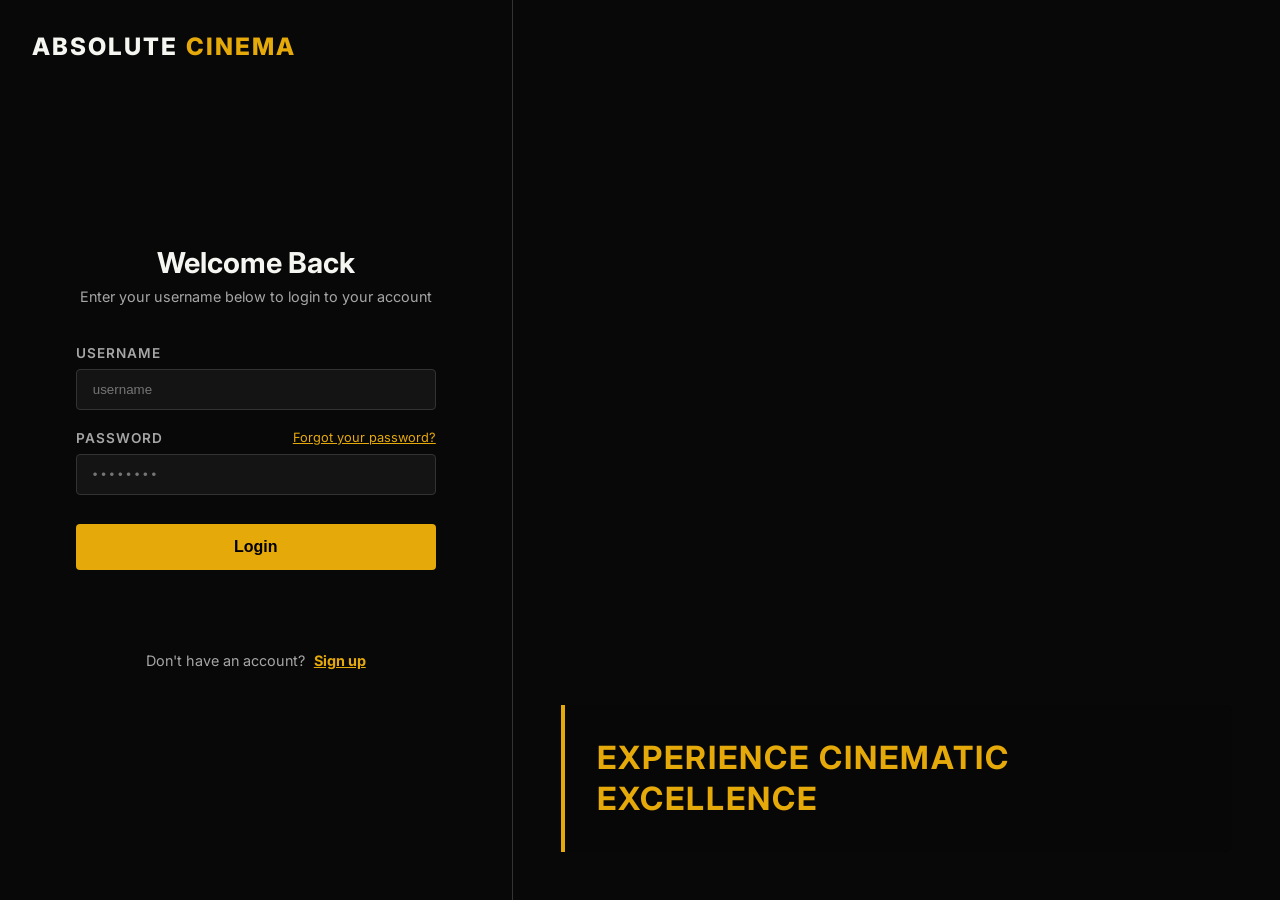
==== frontend/customer/customer.html @ 0b62cbe7 "feat: login page lebih clean, card schedule di halaman customer udh lebih clean, ui ticket juga udah" ====
<!DOCTYPE html>
<html lang="id">
  <head>
    <meta charset="UTF-8" />
    <title>Customer Dashboard - Cinema Ticketing</title>
    <link rel="stylesheet" href="../globals.css" />
    <link rel="stylesheet" href="styles.css" />
  </head>
  <body>
    <nav>
      <h2>CINEMA TICKETING</h2>
      <div class="user-info">
        <span>Welcome, <strong id="usernameDisplay"></strong></span>
        <span class="saldo-badge">Saldo: Rp <span id="saldoDisplay">0</span></span>
        <button id="logoutBtn" class="btn-sm">LOGOUT</button>
      </div>
    </nav>

    <div class="container">
      <div class="tabs">
        <button id="tabBrowse" class="tab-btn active" onclick="switchTab('browse')">Jadwal Tayang</button>
        <button id="tabTickets" class="tab-btn" onclick="switchTab('tickets')">Tiket Saya</button>
      </div>

      <div id="viewBrowse">
        <div id="scheduleGrid" class="grid-container"></div>
      </div>

      <div id="viewTickets" class="hidden">
        <div id="ticketGrid" class="grid-container"></div>
      </div>
    </div>

    <div id="bookingModal" class="modal-overlay hidden">
      <div class="modal-content">
        <h3>Pesan Tiket</h3>
        <div id="bookingInfo" class="booking-info-box"></div>
        <form id="bookingForm">
          <input type="hidden" id="bookMovie" />
          <input type="hidden" id="bookStudio" />
          <input type="hidden" id="bookTime" />
          <input type="hidden" id="bookPrice" />
          <div class="input-group">
            <label for="bookSeat">Nomor Kursi</label>
            <input type="text" id="bookSeat" placeholder="Contoh: A-1, B-10" required />
          </div>
          <button type="submit" class="btn-primary">BAYAR SEKARANG</button>
          <button type="button" class="btn-cancel" onclick="closeModal()">BATAL</button>
        </form>
      </div>
    </div>

    <script src="script.js"></script>
  </body>
</html>
---- frontend/globals.css ----
@import url('https://fonts.googleapis.com/css2?family=Inter:wght@400;500;600;700&display=swap');

:root {
  --bg-dark: #080808;
  --bg-card: #141414;
  --cinematic-yellow: #e5a909;
  --cinematic-yellow-hover: #c49006;
  --text-main: #f5f5f1;
  --text-muted: #a6a6a6;
  --border-color: #333333;
  --font-main: "Inter", Roboto, Helvetica, Arial, sans-serif;
}

body {
  background-color: var(--bg-dark);
  color: var(--text-main);
  font-family: var(--font-main);
  margin: 0;
  padding: 0;
  box-sizing: border-box;
}

h1,
h2,
h3,
h4 {
  text-transform: uppercase;
  letter-spacing: 2px;
}

button {
  background-color: var(--cinematic-yellow);
  color: #000;
  border: none;
  padding: 10px 20px;
  cursor: pointer;
  font-weight: bold;
  border-radius: 4px;
  transition: all 0.3s ease;
}

button:hover {
  background-color: var(--cinematic-yellow-hover);
  transform: translateY(-2px);
  box-shadow: 0 4px 12px rgba(229, 169, 9, 0.3);
}

button:active {
  transform: translateY(0);
}

button:disabled {
  background-color: var(--border-color);
  color: var(--text-muted);
  cursor: not-allowed;
  transform: none;
  box-shadow: none;
}

input,
select {
  background-color: var(--bg-card);
  color: var(--text-main);
  border: 1px solid var(--border-color);
  padding: 10px;
  border-radius: 4px;
  width: 100%;
  margin-bottom: 15px;
  box-sizing: border-box;
  transition: border-color 0.3s, box-shadow 0.3s;
}

input:focus,
select:focus {
  outline: none;
  border-color: var(--cinematic-yellow);
  box-shadow: 0 0 5px rgba(229, 169, 9, 0.2);
}

.hidden {
  display: none !important;
}

.text-success {
  color: #27ae60;
}

.text-danger {
  color: #e74c3c;
}

.text-yellow {
  color: var(--cinematic-yellow);
}

/* Modal Styles */
.modal-overlay {
  position: fixed;
  top: 0;
  left: 0;
  width: 100%;
  height: 100%;
  background: rgba(0, 0, 0, 0.85);
  display: flex;
  justify-content: center;
  align-items: center;
  z-index: 1000;
  backdrop-filter: blur(5px);
}

.modal-content {
  background-color: var(--bg-card);
  padding: 30px;
  border-radius: 8px;
  width: 400px;
  max-width: 90%;
  border-top: 4px solid var(--cinematic-yellow);
  box-shadow: 0 10px 30px rgba(0, 0, 0, 0.5);
  animation: scaleIn 0.3s ease-out;
}

@keyframes scaleIn {
  from {
    opacity: 0;
    transform: scale(0.95);
  }
  to {
    opacity: 1;
    transform: scale(1);
  }
}
---- frontend/customer/styles.css ----
nav {
  display: flex;
  justify-content: space-between;
  align-items: center;
  padding: 20px 40px;
  background-color: #080808;
  border-bottom: 1px solid var(--border-color);
}

.container {
  padding: 40px;
}

.user-info {
  display: flex;
  align-items: center;
  gap: 15px;
}

.saldo-badge {
  background-color: var(--bg-card);
  padding: 5px 12px;
  border-radius: 4px;
  border: 1px solid var(--border-color);
  font-weight: bold;
  color: var(--cinematic-yellow);
}

/* Tab System */
.tabs {
  margin-bottom: 30px;
  border-bottom: 2px solid var(--border-color);
  display: flex;
  gap: 10px;
}

.tab-btn {
  background: transparent;
  border: none;
  padding: 12px 24px;
  font-size: 16px;
  color: var(--text-muted);
  cursor: pointer;
  transition: 0.3s;
}

.tab-btn.active {
  color: var(--cinematic-yellow);
  border-bottom: 3px solid var(--cinematic-yellow);
}

.grid-container {
  display: grid;
  grid-template-columns: repeat(auto-fill, minmax(300px, 1fr));
  gap: 25px;
}

/* MOVIE CARD DESIGN UI */
.movie-card {
  background: #1e1e1e;
  border-radius: 12px;
  overflow: hidden;
  border: 1px solid #333;
  transition: all 0.3s ease;
  display: flex;
  flex-direction: column;
}

.movie-card:hover {
  transform: translateY(-5px);
  border-color: var(--cinematic-yellow);
  box-shadow: 0 10px 20px rgba(0, 0, 0, 0.4);
}

.card-visual {
  height: 100px;
  background: linear-gradient(45deg, #121212, #252525);
  padding: 15px;
  display: flex;
  justify-content: space-between;
  align-items: flex-start;
  position: relative;
}

.badge-genre {
  background: var(--cinematic-yellow);
  color: #000;
  padding: 4px 10px;
  border-radius: 20px;
  font-size: 10px;
  font-weight: 800;
  text-transform: uppercase;
  z-index: 1;
}

.duration-tag {
  color: #fff;
  font-size: 11px;
  background: rgba(255, 255, 255, 0.1);
  padding: 4px 8px;
  border-radius: 4px;
  backdrop-filter: blur(4px);
  z-index: 1;
}

.card-details {
  padding: 20px;
  flex-grow: 1;
  display: flex;
  flex-direction: column;
}

.movie-title {
  font-size: 1.25rem;
  margin: 0 0 15px 0;
  color: #fff;
  font-weight: 700;
}

.info-row {
  display: flex;
  justify-content: space-between;
  margin-bottom: 20px;
}

.info-group label {
  display: block;
  font-size: 9px;
  color: #666;
  font-weight: 700;
  letter-spacing: 1px;
  margin-bottom: 4px;
}

.info-group span {
  font-size: 13px;
  font-weight: 600;
}

.time-highlight {
  color: var(--cinematic-yellow);
}

.card-action {
  margin-top: auto;
  padding-top: 15px;
  border-top: 1px solid #333;
  display: flex;
  justify-content: space-between;
  align-items: center;
}

.price-text {
  color: #2ecc71;
  font-size: 16px;
  font-weight: 700;
}

.btn-buy {
  background: var(--cinematic-yellow);
  color: #000;
  border: none;
  padding: 8px 16px;
  border-radius: 6px;
  font-weight: 700;
  cursor: pointer;
}

/* TICKET CARD */
.ticket-card {
  width: 100%;
  max-width: 320px;
  background: var(--bg-card);
  border-radius: 15px;
  overflow: hidden;
  position: relative;
  box-shadow: 0 10px 30px rgba(0, 0, 0, 0.5);
  color: var(--text-main);
  margin: 0 auto;
}

.ticket-card::before,
.ticket-card::after {
  content: "";
  position: absolute;
  top: 65%;
  width: 24px;
  height: 24px;
  background: #0f0f0f;
  border-radius: 50%;
  z-index: 2;
}

.ticket-card::before {
  left: -12px;
}
.ticket-card::after {
  right: -12px;
}

.ticket-header {
  background: var(--cinematic-yellow);
  color: #000;
  text-align: center;
  padding: 10px;
  font-weight: 900;
  letter-spacing: 4px;
  font-size: 12px;
}

.ticket-body {
  padding: 24px;
}

.perforation {
  border-top: 2px dashed #333;
  margin: 20px 0;
}

.seat-number {
  font-size: 28px;
  font-weight: 900;
  color: var(--cinematic-yellow);
}

.barcode {
  width: 70px;
  height: 45px;
  background: linear-gradient(
    90deg,
    #fff 5%,
    transparent 5%,
    transparent 10%,
    #fff 10%,
    #fff 15%,
    transparent 15%,
    transparent 25%,
    #fff 25%,
    #fff 30%,
    transparent 30%,
    transparent 45%,
    #fff 45%,
    #fff 55%,
    transparent 55%,
    transparent 60%,
    #fff 60%,
    #fff 80%,
    transparent 80%
  );
  opacity: 0.4;
}

/* Modal Helpers */
.hidden {
  display: none;
}
.btn-cancel {
  background: transparent;
  color: #ff4444;
  border: 1px solid #ff4444;
  width: 100%;
  margin-top: 10px;
  padding: 10px;
  border-radius: 4px;
  cursor: pointer;
}
.btn-primary {
  background: var(--cinematic-yellow);
  color: #000;
  border: none;
  width: 100%;
  padding: 12px;
  font-weight: bold;
  border-radius: 4px;
  cursor: pointer;
}
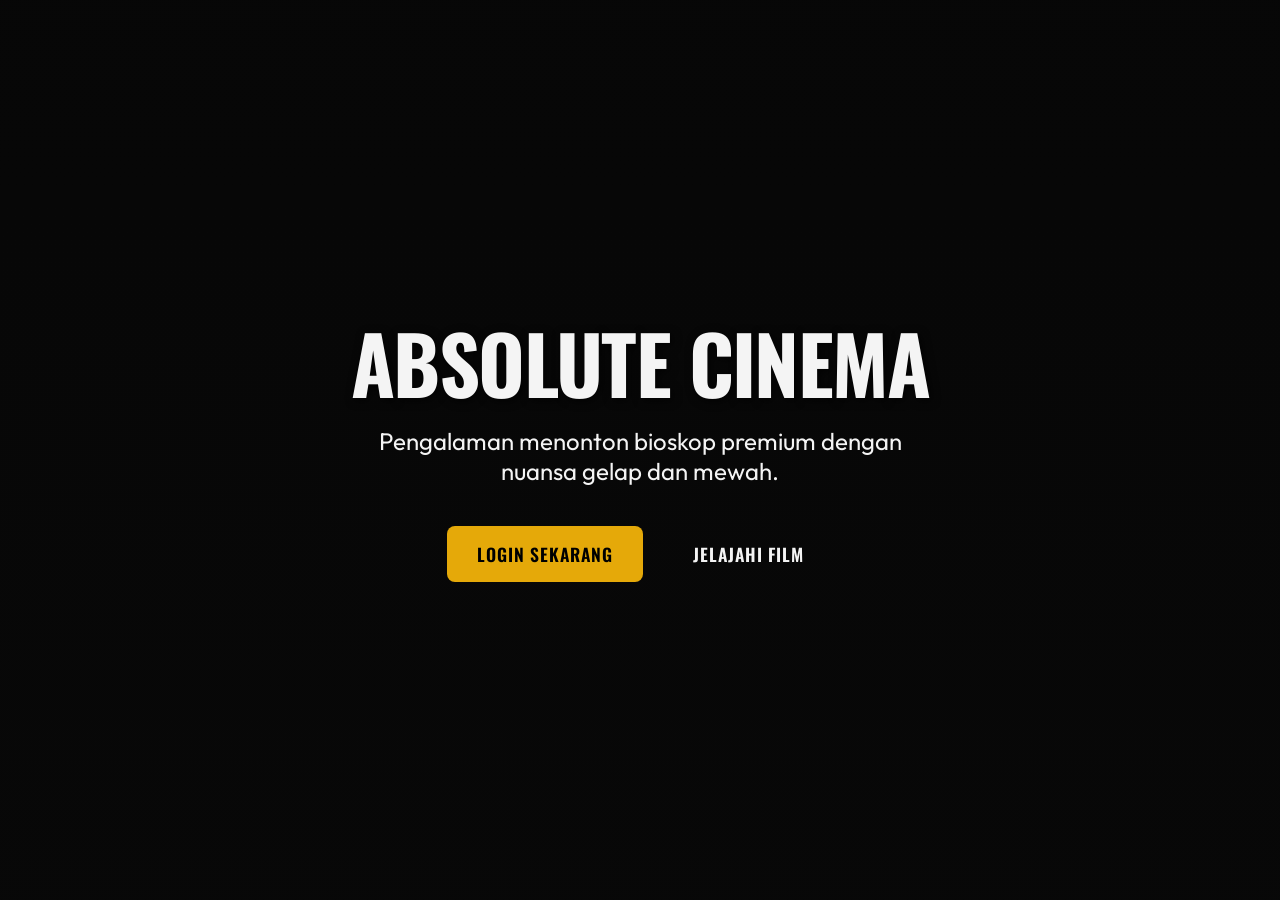
==== commit 1187eeb9: "feat: update LP" ====
--- a/frontend/customer/customer.html
+++ b/frontend/customer/customer.html
@@ -1,55 +1,75 @@
 <!DOCTYPE html>
 <html lang="id">
-  <head>
-    <meta charset="UTF-8" />
-    <title>Customer Dashboard - Cinema Ticketing</title>
-    <link rel="stylesheet" href="../globals.css" />
-    <link rel="stylesheet" href="styles.css" />
-  </head>
-  <body>
-    <nav>
-      <h2>CINEMA TICKETING</h2>
-      <div class="user-info">
-        <span>Welcome, <strong id="usernameDisplay"></strong></span>
-        <span class="saldo-badge">Saldo: Rp <span id="saldoDisplay">0</span></span>
-        <button id="logoutBtn" class="btn-sm">LOGOUT</button>
-      </div>
-    </nav>
+<head>
+  <meta charset="UTF-8" />
+  <title>Customer - ABSOLUTE CINEMA</title>
+  <link rel="stylesheet" href="../globals.css" />
+  <link rel="stylesheet" href="customer.css" />
+</head>
+<body>
+  <div class="bg-noise"></div>
 
-    <div class="container">
-      <div class="tabs">
-        <button id="tabBrowse" class="tab-btn active" onclick="switchTab('browse')">Jadwal Tayang</button>
-        <button id="tabTickets" class="tab-btn" onclick="switchTab('tickets')">Tiket Saya</button>
-      </div>
+  <nav class="customer-nav reveal-1">
+    <a href="../index.html" class="nav-brand" style="text-decoration: none; color: inherit;">ABSOLUTE<span class="text-neon">CINEMA.</span></a>
+    <div class="user-info">
+      <span class="greeting">PATRON: <strong id="usernameDisplay"></strong></span>
+      <span class="saldo-badge" id="saldoDisplay">0</span>
+      <a href="../index.html" class="btn btn-sm btn-outline" style="border-color: var(--text-muted); color: var(--text-muted);">HOME</a>
+      <button id="logoutBtn" class="btn btn-sm btn-outline" style="border-color: #ff3333; color: #ff3333;">LOGOUT</button>
+    </div>
+  </nav>
 
-      <div id="viewBrowse">
-        <div id="scheduleGrid" class="grid-container"></div>
-      </div>
-
-      <div id="viewTickets" class="hidden">
-        <div id="ticketGrid" class="grid-container"></div>
-      </div>
+  <div class="container reveal-2">
+    <div class="tabs">
+      <button id="tabBrowse" class="tab-btn active" onclick="switchTab('browse')">NOW PLAYING</button>
+      <button id="tabTickets" class="tab-btn" onclick="switchTab('tickets')">YOUR STUBS</button>
     </div>
 
-    <div id="bookingModal" class="modal-overlay hidden">
-      <div class="modal-content">
-        <h3>Pesan Tiket</h3>
-        <div id="bookingInfo" class="booking-info-box"></div>
-        <form id="bookingForm">
-          <input type="hidden" id="bookMovie" />
-          <input type="hidden" id="bookStudio" />
-          <input type="hidden" id="bookTime" />
-          <input type="hidden" id="bookPrice" />
-          <div class="input-group">
-            <label for="bookSeat">Nomor Kursi</label>
-            <input type="text" id="bookSeat" placeholder="Contoh: A-1, B-10" required />
-          </div>
-          <button type="submit" class="btn-primary">BAYAR SEKARANG</button>
-          <button type="button" class="btn-cancel" onclick="closeModal()">BATAL</button>
-        </form>
-      </div>
+    <div id="viewBrowse">
+      <div id="scheduleGrid" class="editorial-grid"></div>
     </div>
 
-    <script src="script.js"></script>
-  </body>
+    <div id="viewTickets" class="hidden">
+      <div id="ticketGrid" class="editorial-grid"></div>
+    </div>
+  </div>
+
+  <section id="bookingModal" class="modal-overlay hidden">
+    <div class="modal-content ticket-booking-modal">
+      <h3 class="text-huge" style="font-size: 3rem; margin-bottom: 20px;">ACQUIRE</h3>
+      <div id="bookingInfo" class="booking-info-box"></div>
+      
+      <form id="bookingForm" style="margin-top: 30px;">
+        <input type="hidden" id="bookMovie" />
+        <input type="hidden" id="bookStudio" />
+        <input type="hidden" id="bookTime" />
+        <input type="hidden" id="bookPrice" />
+        
+        <div class="form-group">
+          <label>Seat Designation</label>
+          <input type="hidden" id="bookSeat" required />
+          <div class="seat-map-container">
+            <div class="screen-indicator">SCREEN</div>
+            <div id="seatGrid" class="seat-grid">
+              <!-- seats generated by js -->
+            </div>
+            <div class="seat-legend">
+              <div class="legend-item"><div class="seat seat-available"></div><span>AVAILABLE</span></div>
+              <div class="legend-item"><div class="seat seat-selected"></div><span>SELECTED</span></div>
+              <div class="legend-item"><div class="seat seat-booked"></div><span>OCCUPIED</span></div>
+            </div>
+            <div class="selected-seat-display">Seat: <span id="selectedSeatLabel">NONE</span></div>
+          </div>
+        </div>
+        
+        <div style="display: flex; gap: 15px; margin-top: 25px;">
+          <button type="submit" class="btn" style="flex: 2;">CONFIRM TRANSACTION</button>
+          <button type="button" class="btn btn-outline" onclick="closeModal()" style="flex: 1; border-color: var(--text-muted); color: var(--text-muted);">ABORT</button>
+        </div>
+      </form>
+    </div>
+  </section>
+  <script src="../utils.js"></script>
+  <script src="customer.js"></script>
+</body>
 </html>
--- a/frontend/globals.css
+++ b/frontend/globals.css
@@ -1,131 +1,266 @@
-@import url('https://fonts.googleapis.com/css2?family=Inter:wght@400;500;600;700&display=swap');
+@import url('https://fonts.googleapis.com/css2?family=Outfit:wght@300;400;500;700&family=Oswald:wght@400;600;700&display=swap');
 
 :root {
-  --bg-dark: #080808;
-  --bg-card: #141414;
-  --cinematic-yellow: #e5a909;
-  --cinematic-yellow-hover: #c49006;
-  --text-main: #f5f5f1;
-  --text-muted: #a6a6a6;
-  --border-color: #333333;
-  --font-main: "Inter", Roboto, Helvetica, Arial, sans-serif;
-}
-
-body {
-  background-color: var(--bg-dark);
-  color: var(--text-main);
-  font-family: var(--font-main);
+  --bg-main: #050505;
+  --bg-card: #0f0f0f;
+  --accent-neon: #E5A909;
+  --accent-hover: #ffca28;
+  --text-primary: #F4F4F4;
+  --text-muted: #7A7A7A;
+  --border-raw: #333333;
+  --border-accent: #E5A909;
+  
+  --font-display: 'Oswald', sans-serif;
+  --font-body: 'Outfit', sans-serif;
+}
+
+* {
+  box-sizing: border-box;
   margin: 0;
   padding: 0;
-  box-sizing: border-box;
-}
-
-h1,
-h2,
-h3,
-h4 {
-  text-transform: uppercase;
+}
+
+body {
+  background-color: var(--bg-main);
+  color: var(--text-primary);
+  font-family: var(--font-body);
+  overflow-x: hidden;
+  -webkit-font-smoothing: antialiased;
+}
+
+/* noise overlay */
+.bg-noise {
+  position: fixed;
+  top: 0; left: 0; right: 0; bottom: 0;
+  pointer-events: none;
+  z-index: 9999;
+  background-image: url("data:image/svg+xml,%3Csvg viewBox='0 0 200 200' xmlns='http://www.w3.org/2000/svg'%3E%3Cfilter id='noiseFilter'%3E%3CfeTurbulence type='fractalNoise' baseFrequency='0.8' numOctaves='3' stitchTiles='stitch'/%3E%3C/filter%3E%3Crect width='100%25' height='100%25' filter='url(%23noiseFilter)'/%3E%3C/svg%3E");
+  opacity: 0.04;
+}
+
+/* brutalist typography */
+h1, h2, h3, h4, h5, h6 {
+  font-family: var(--font-display);
+  text-transform: uppercase;
+  line-height: 1.1;
+  letter-spacing: -0.02em;
+}
+
+.text-huge {
+  font-size: clamp(4rem, 12vw, 10rem);
+  font-weight: 700;
+  letter-spacing: -0.05em;
+  color: var(--text-primary);
+  position: relative;
+}
+
+.text-neon {
+  color: var(--accent-neon);
+  text-shadow: 0 0 20px rgba(229, 169, 9, 0.4);
+}
+
+/* shared nav brand — used in all pages */
+.nav-brand {
+  font-family: var(--font-display);
+  font-size: 1.5rem;
+  font-weight: 700;
   letter-spacing: 2px;
-}
-
-button {
-  background-color: var(--cinematic-yellow);
+  text-transform: uppercase;
+}
+
+/* form styles */
+input, select {
+  background-color: transparent;
+  color: var(--text-primary);
+  border: none;
+  border-bottom: 2px solid var(--border-raw);
+  padding: 12px 0;
+  font-family: var(--font-body);
+  font-size: 1.1rem;
+  width: 100%;
+  margin-bottom: 20px;
+  transition: all 0.3s ease;
+  border-radius: 0;
+}
+
+input:focus, select:focus {
+  outline: none;
+  border-bottom-color: var(--accent-neon);
+}
+
+input::placeholder {
+  color: var(--text-muted);
+}
+
+/* buttons */
+button, .btn {
+  font-family: var(--font-display);
+  background-color: var(--accent-neon);
   color: #000;
   border: none;
-  padding: 10px 20px;
+  padding: 15px 30px;
+  font-size: 1.2rem;
+  font-weight: 600;
+  text-transform: uppercase;
   cursor: pointer;
-  font-weight: bold;
-  border-radius: 4px;
-  transition: all 0.3s ease;
-}
-
-button:hover {
-  background-color: var(--cinematic-yellow-hover);
+  transition: all 0.3s cubic-bezier(0.25, 0.8, 0.25, 1);
+  letter-spacing: 1px;
+  position: relative;
+  overflow: hidden;
+  text-decoration: none;
+  display: inline-block;
+  text-align: center;
+}
+
+button:hover, .btn:hover {
+  background-color: var(--accent-hover);
   transform: translateY(-2px);
-  box-shadow: 0 4px 12px rgba(229, 169, 9, 0.3);
-}
-
-button:active {
-  transform: translateY(0);
-}
-
-button:disabled {
-  background-color: var(--border-color);
-  color: var(--text-muted);
-  cursor: not-allowed;
-  transform: none;
-  box-shadow: none;
-}
-
-input,
-select {
-  background-color: var(--bg-card);
-  color: var(--text-main);
-  border: 1px solid var(--border-color);
-  padding: 10px;
-  border-radius: 4px;
-  width: 100%;
-  margin-bottom: 15px;
-  box-sizing: border-box;
-  transition: border-color 0.3s, box-shadow 0.3s;
-}
-
-input:focus,
-select:focus {
-  outline: none;
-  border-color: var(--cinematic-yellow);
-  box-shadow: 0 0 5px rgba(229, 169, 9, 0.2);
-}
-
-.hidden {
-  display: none !important;
-}
-
-.text-success {
-  color: #27ae60;
-}
-
-.text-danger {
-  color: #e74c3c;
-}
-
-.text-yellow {
-  color: var(--cinematic-yellow);
-}
-
-/* Modal Styles */
+  box-shadow: 0 10px 20px rgba(229, 169, 9, 0.2);
+}
+
+.btn-outline {
+  background: transparent;
+  color: var(--accent-neon);
+  border: 2px solid var(--accent-neon);
+}
+
+.btn-outline:hover {
+  background: var(--accent-neon);
+  color: #000;
+}
+
+.btn-sm {
+  padding: 8px 16px;
+  font-size: 0.9rem;
+}
+
+/* modal */
 .modal-overlay {
   position: fixed;
-  top: 0;
-  left: 0;
-  width: 100%;
-  height: 100%;
-  background: rgba(0, 0, 0, 0.85);
+  top: 0; left: 0; width: 100%; height: 100%;
+  background: rgba(5, 5, 5, 0.9);
+  backdrop-filter: blur(8px);
   display: flex;
   justify-content: center;
   align-items: center;
   z-index: 1000;
-  backdrop-filter: blur(5px);
+  opacity: 1;
+  transition: opacity 0.3s ease;
 }
 
 .modal-content {
   background-color: var(--bg-card);
-  padding: 30px;
-  border-radius: 8px;
-  width: 400px;
-  max-width: 90%;
-  border-top: 4px solid var(--cinematic-yellow);
-  box-shadow: 0 10px 30px rgba(0, 0, 0, 0.5);
-  animation: scaleIn 0.3s ease-out;
-}
-
-@keyframes scaleIn {
-  from {
-    opacity: 0;
-    transform: scale(0.95);
-  }
-  to {
-    opacity: 1;
-    transform: scale(1);
-  }
-}
+  padding: 20px;
+  width: 100%;
+  max-width: 550px;
+  border: 1px solid var(--border-raw);
+  box-shadow: 20px 20px 0 rgba(229, 169, 9, 0.1);
+  position: relative;
+  animation: modalSlideUp 0.4s cubic-bezier(0.16, 1, 0.3, 1);
+}
+
+.modal-content::before {
+  content: '';
+  position: absolute;
+  top: 0; left: 0; width: 100%; height: 4px;
+  background: var(--accent-neon);
+}
+
+.modal.hidden, .hidden {
+  display: none !important;
+}
+
+/* animations */
+@keyframes slideUp {
+  from { opacity: 0; transform: translateY(40px); }
+  to { opacity: 1; transform: translateY(0); }
+}
+
+@keyframes slideDown {
+  from { opacity: 0; transform: translateY(-40px); }
+  to { opacity: 1; transform: translateY(0); }
+}
+
+@keyframes fade {
+  from { opacity: 0; }
+  to { opacity: 1; }
+}
+
+@keyframes modalSlideUp {
+  from { opacity: 0; transform: translateY(20px) scale(0.98); }
+  to { opacity: 1; transform: translateY(0) scale(1); }
+}
+
+.reveal-1 { animation: slideUp 0.8s cubic-bezier(0.16, 1, 0.3, 1) forwards; opacity: 0; }
+.reveal-2 { animation: slideUp 0.8s cubic-bezier(0.16, 1, 0.3, 1) 0.2s forwards; opacity: 0; }
+.reveal-3 { animation: slideUp 0.8s cubic-bezier(0.16, 1, 0.3, 1) 0.4s forwards; opacity: 0; }
+
+/* toast notification core system */
+#toast-container {
+  position: fixed;
+  top: 30px;
+  right: 30px;
+  z-index: 9999;
+  display: flex;
+  flex-direction: column;
+  gap: 15px;
+  pointer-events: none;
+}
+
+.toast {
+  background: var(--bg-card);
+  border: 1px solid var(--border-raw);
+  color: var(--text-primary);
+  padding: 20px 30px;
+  font-family: var(--font-body);
+  font-size: 1rem;
+  box-shadow: 20px 15px 0 rgba(0, 0, 0, 0.8);
+  display: flex;
+  align-items: center;
+  gap: 20px;
+  transform: translateX(120%);
+  transition: transform 0.5s cubic-bezier(0.16, 1, 0.3, 1), opacity 0.5s;
+  pointer-events: auto;
+  opacity: 0;
+  min-width: 300px;
+}
+
+.toast.show {
+  transform: translateX(0);
+  opacity: 1;
+}
+
+.toast::before {
+  content: '';
+  position: absolute;
+  top: 0; left: 0; bottom: 0; width: 6px;
+}
+
+.toast.toast-success::before { background: #00ff66; box-shadow: 0 0 10px rgba(0,255,102,0.4); }
+.toast.toast-error::before { background: #ff3333; box-shadow: 0 0 10px rgba(255,51,51,0.4); }
+.toast.toast-info::before { background: var(--accent-neon); box-shadow: 0 0 10px rgba(229,169,9,0.4); }
+
+.toast-message {
+  flex-grow: 1;
+  font-family: var(--font-display);
+  letter-spacing: 2px;
+  text-transform: uppercase;
+  font-weight: bold;
+}
+
+.toast-close {
+  cursor: pointer;
+  background: none;
+  border: none;
+  color: var(--text-muted);
+  font-size: 1.5rem;
+  padding: 0;
+  transition: color 0.2s;
+  box-shadow: none;
+}
+.toast-close:hover {
+  color: #fff;
+  transform: none;
+  background: none;
+  box-shadow: none;
+}
--- a/frontend/customer/customer.css
+++ b/frontend/customer/customer.css
@@ -0,0 +1,450 @@
+/* navigation */
+.customer-nav {
+  display: flex;
+  justify-content: space-between;
+  align-items: center;
+  padding: 2.5rem 3rem;
+  background-color: var(--bg-main);
+  border-bottom: 2px solid var(--border-raw);
+}
+
+
+.user-info {
+  display: flex;
+  align-items: center;
+  gap: 20px;
+}
+
+.greeting {
+  font-size: 0.85rem;
+  font-family: var(--font-body);
+  color: var(--text-muted);
+  text-transform: uppercase;
+  letter-spacing: 1px;
+}
+
+.saldo-badge {
+  font-family: var(--font-display);
+  font-size: 1.2rem;
+  background: var(--bg-card);
+  padding: 8px 16px;
+  border: 1px solid var(--accent-neon);
+  color: var(--accent-neon);
+}
+
+.saldo-badge::before {
+  content: "IDR ";
+  font-size: 0.7rem;
+  vertical-align: super;
+}
+
+/* container */
+.container {
+  padding: 3rem;
+  max-width: 1200px;
+  margin: 0 auto;
+}
+
+/* tabs */
+.tabs {
+  display: flex;
+  gap: 3rem;
+  margin-bottom: 3rem;
+  border-bottom: 2px solid #222;
+}
+
+.tab-btn {
+  background: transparent;
+  color: var(--text-muted);
+  font-size: 2rem;
+  padding: 0 0 10px 0;
+  border: none;
+  font-family: var(--font-display);
+  font-weight: 700;
+  text-transform: uppercase;
+  opacity: 0.5;
+  box-shadow: none;
+}
+
+.tab-btn:hover {
+  background: transparent;
+  transform: none;
+  opacity: 0.8;
+  color: var(--text-primary);
+  box-shadow: none;
+}
+
+.tab-btn.active {
+  opacity: 1;
+  color: var(--text-primary);
+  border-bottom: 4px solid var(--accent-neon);
+}
+
+/* grid */
+.editorial-grid {
+  display: grid;
+  grid-template-columns: repeat(5, 1fr);
+  gap: 1.5rem;
+}
+
+/* movie card */
+.movie-card {
+  background: var(--bg-card);
+  border: 1px solid var(--border-raw);
+  transition: all 0.4s cubic-bezier(0.16, 1, 0.3, 1);
+  display: flex;
+  flex-direction: column;
+  position: relative;
+  overflow: hidden;
+}
+
+.movie-card::before {
+  content: "";
+  position: absolute;
+  top: 0;
+  left: 0;
+  width: 4px;
+  height: 100%;
+  background: var(--accent-neon);
+  transform: scaleY(0);
+  transform-origin: bottom;
+  transition: transform 0.4s cubic-bezier(0.16, 1, 0.3, 1);
+}
+
+.movie-card:hover {
+  transform: translateY(-8px);
+  border-color: var(--text-muted);
+}
+
+.movie-card:hover::before {
+  transform: scaleY(1);
+}
+
+.card-visual {
+  height: 320px;
+  background-size: cover;
+  background-position: center;
+  filter: grayscale(100%);
+  padding: 1.5rem;
+  display: flex;
+  justify-content: space-between;
+  align-items: flex-start;
+  transition: filter 0.4s;
+}
+
+.movie-card:hover .card-visual {
+  filter: grayscale(0%);
+}
+
+.badge-genre {
+  background: var(--bg-main);
+  color: var(--text-primary);
+  border: 1px solid var(--accent-neon);
+  padding: 5px 12px;
+  font-family: var(--font-display);
+  font-size: 0.8rem;
+  letter-spacing: 1px;
+}
+
+.duration-tag {
+  background: rgba(5, 5, 5, 0.8);
+  color: var(--accent-neon);
+  padding: 5px 12px;
+  font-family: var(--font-display);
+  font-size: 0.8rem;
+  backdrop-filter: blur(4px);
+}
+
+.card-details {
+  padding: 1.5rem;
+  display: flex;
+  flex-direction: column;
+  flex-grow: 1;
+}
+
+.movie-title {
+  font-family: var(--font-display);
+  font-size: 1.4rem;
+  line-height: 1.2;
+  margin-bottom: 1rem;
+  text-transform: uppercase;
+  min-height: 3rem; 
+  display: -webkit-box;
+  -webkit-line-clamp: 2;
+  -webkit-box-orient: vertical;
+  overflow: hidden;
+}
+
+.info-row {
+  display: flex;
+  justify-content: space-between;
+  margin-bottom: 1rem;
+  font-family: var(--font-body);
+}
+
+.info-group label {
+  display: block;
+  font-size: 0.7rem;
+  color: var(--text-muted);
+  margin-bottom: 5px;
+}
+
+.info-group span {
+  font-size: 0.95rem;
+  font-weight: 500;
+}
+
+.card-action {
+  margin-top: auto;
+  border-top: 1px solid var(--border-raw);
+  padding-top: 1rem;
+  display: flex;
+  align-items: center;
+  justify-content: space-between;
+}
+
+.price-text {
+  font-family: var(--font-display);
+  font-size: 1.15rem;
+  color: var(--text-primary);
+}
+
+.btn-buy {
+  background: var(--text-primary);
+  color: var(--bg-main);
+  padding: 8px 14px;
+  font-family: var(--font-display);
+  font-size: 0.85rem;
+  text-transform: uppercase;
+  font-weight: 700;
+  border: none;
+  cursor: pointer;
+  transition: background 0.3s;
+}
+
+.btn-buy:hover {
+  background: var(--accent-neon);
+}
+
+/* ticket stub */
+.ticket-card {
+  background: #e8e8e8; /* Bright contrast for the physical stub feel */
+  color: #111;
+  border-radius: 0;
+  display: flex;
+  flex-direction: column;
+  position: relative;
+  box-shadow: 10px 10px 0 rgba(229, 169, 9, 0.3);
+  overflow: hidden;
+}
+
+.ticket-header {
+  background: #111;
+  color: var(--accent-neon);
+  padding: 15px;
+  text-align: center;
+  font-family: var(--font-display);
+  letter-spacing: 4px;
+  text-transform: uppercase;
+  font-size: 0.9rem;
+}
+
+.ticket-body {
+  padding: 2rem;
+}
+
+.ticket-body .movie-title {
+  color: #111;
+  font-size: 1.5rem;
+  margin-bottom: 1rem;
+}
+
+.perforation {
+  border-top: 2px dashed #999;
+  margin: 1.5rem 0;
+  position: relative;
+}
+
+.perforation::before,
+.perforation::after {
+  content: "";
+  position: absolute;
+  top: -10px;
+  width: 20px;
+  height: 20px;
+  background: var(--bg-main);
+  border-radius: 50%;
+}
+.perforation::before {
+  left: -32px;
+}
+.perforation::after {
+  right: -32px;
+}
+
+.seat-number {
+  font-family: var(--font-display);
+  font-size: 4rem;
+  line-height: 1;
+  font-weight: 700;
+  color: #111;
+}
+
+.barcode {
+  height: 40px;
+  background: repeating-linear-gradient(
+    90deg,
+    #111,
+    #111 2px,
+    transparent 2px,
+    transparent 4px,
+    #111 4px,
+    #111 5px,
+    transparent 5px,
+    transparent 8px,
+    #111 8px,
+    #111 12px
+  );
+  margin-top: 1rem;
+  opacity: 0.8;
+}
+
+/* booking modal specifics */
+.booking-info-box {
+  background: #111;
+  padding: 0.4rem;
+  border: 1px solid #333;
+  margin-bottom: 0.4rem;
+  font-family: var(--font-body);
+  line-height: 1.4;
+}
+
+/* seat map styling */
+.seat-map-container {
+  background: #111;
+  border: 1px solid var(--border-raw);
+  padding: 10px;
+  margin-top: 10px;
+  display: flex;
+  flex-direction: column;
+  align-items: center;
+}
+
+.screen-indicator {
+  width: 100%;
+  max-width: 300px;
+  height: 30px;
+  background: linear-gradient(to bottom, #333, transparent);
+  border-top: 4px solid var(--accent-neon);
+  margin-bottom: 15px;
+  text-align: center;
+  font-family: var(--font-display);
+  font-size: 0.8rem;
+  letter-spacing: 5px;
+  color: var(--text-muted);
+  display: flex;
+  justify-content: center;
+  align-items: center;
+  box-shadow: 0 -10px 20px rgba(229, 169, 9, 0.1);
+}
+
+.seat-grid {
+  display: grid;
+  grid-template-columns: repeat(8, 1fr);
+  gap: 10px;
+  margin-bottom: 25px;
+}
+
+.seat {
+  width: 35px;
+  height: 35px;
+  background: transparent;
+  border: 1px solid var(--border-raw);
+  border-radius: 4px 4px 10px 10px;
+  display: flex;
+  justify-content: center;
+  align-items: center;
+  font-family: var(--font-display);
+  font-size: 0.7rem;
+  color: var(--text-muted);
+  cursor: pointer;
+  transition: all 0.3s cubic-bezier(0.16, 1, 0.3, 1);
+  position: relative;
+  overflow: hidden;
+}
+
+.seat::after {
+  content: "";
+  position: absolute;
+  top: 5px;
+  left: 5px;
+  right: 5px;
+  height: 3px;
+  background: var(--border-raw);
+  border-radius: 2px;
+  transition: all 0.3s;
+}
+
+.seat:hover:not(.seat-booked) {
+  border-color: var(--accent-neon);
+  color: var(--accent-neon);
+  transform: translateY(-2px);
+}
+
+.seat.seat-selected {
+  background: var(--accent-neon);
+  border-color: var(--accent-neon);
+  color: #000;
+  font-weight: bold;
+}
+
+.seat.seat-selected::after {
+  background: rgba(0, 0, 0, 0.3);
+}
+
+.seat.seat-booked {
+  background: #222;
+  border-color: #333;
+  color: #444;
+  cursor: not-allowed;
+}
+
+.seat.seat-booked::after {
+  background: #333;
+}
+
+.seat-legend {
+  display: flex;
+  gap: 20px;
+  margin-bottom: 15px;
+  padding-bottom: 15px;
+  border-bottom: 1px solid var(--border-raw);
+  width: 100%;
+  justify-content: center;
+}
+
+.legend-item {
+  display: flex;
+  align-items: center;
+  gap: 8px;
+  font-family: var(--font-body);
+  font-size: 0.7rem;
+  color: var(--text-muted);
+}
+
+.legend-item .seat {
+  width: 20px;
+  height: 20px;
+  cursor: default;
+}
+
+.selected-seat-display {
+  font-family: var(--font-display);
+  font-size: 1.5rem;
+  color: var(--text-primary);
+  text-transform: uppercase;
+}
+
+.selected-seat-display span {
+  color: var(--accent-neon);
+}
